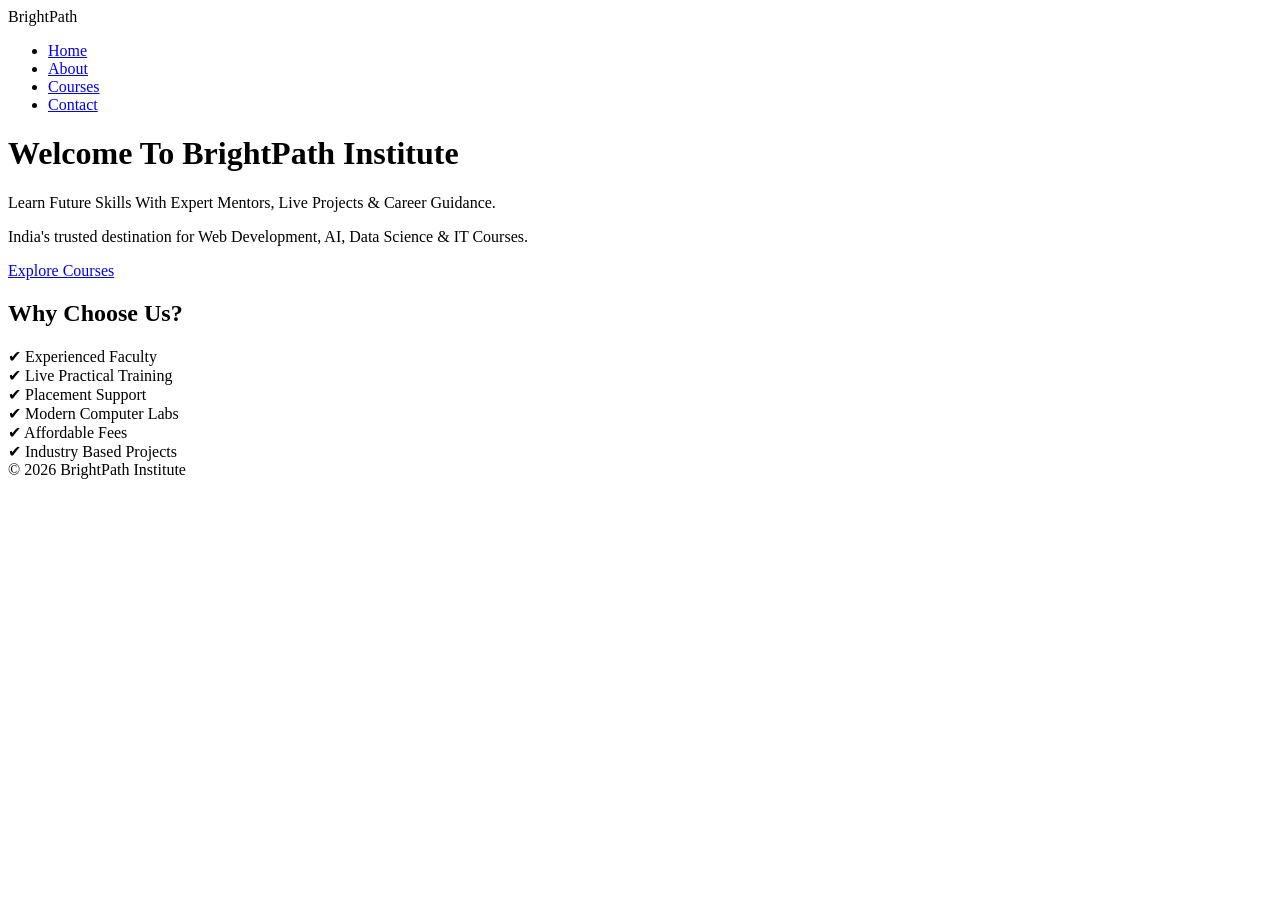
==== index.html @ 4eeeb05f "Add file via upload" ====
<!DOCTYPE html>
<html lang="en">
<head>
<meta charset="UTF-8">
<meta name="viewport" content="width=device-width, initial-scale=1.0">
<title>BrightPath Institute</title>
<link rel="stylesheet" href="style.css">
</head>
<body>

<nav>
<div class="logo">Bright<span>Path</span></div>

<ul>
<li><a href="index.html">Home</a></li>
<li><a href="about.html">About</a></li>
<li><a href="courses.html">Courses</a></li>
<li><a href="contact.html">Contact</a></li>
</ul>
</nav>

<header>
<h1>Welcome To BrightPath Institute</h1>
<p>Learn Future Skills With Expert Mentors, Live Projects & Career Guidance.</p>
<p>India's trusted destination for Web Development, AI, Data Science & IT Courses.</p>
<a href="courses.html" class="btn">Explore Courses</a>
</header>

<section>
<h2>Why Choose Us?</h2>

<div class="grid">
<div class="card">✔ Experienced Faculty</div>
<div class="card">✔ Live Practical Training</div>
<div class="card">✔ Placement Support</div>
<div class="card">✔ Modern Computer Labs</div>
<div class="card">✔ Affordable Fees</div>
<div class="card">✔ Industry Based Projects</div>
</div>

</section>

<footer>
© 2026 BrightPath Institute
</footer>

</body>
</html>
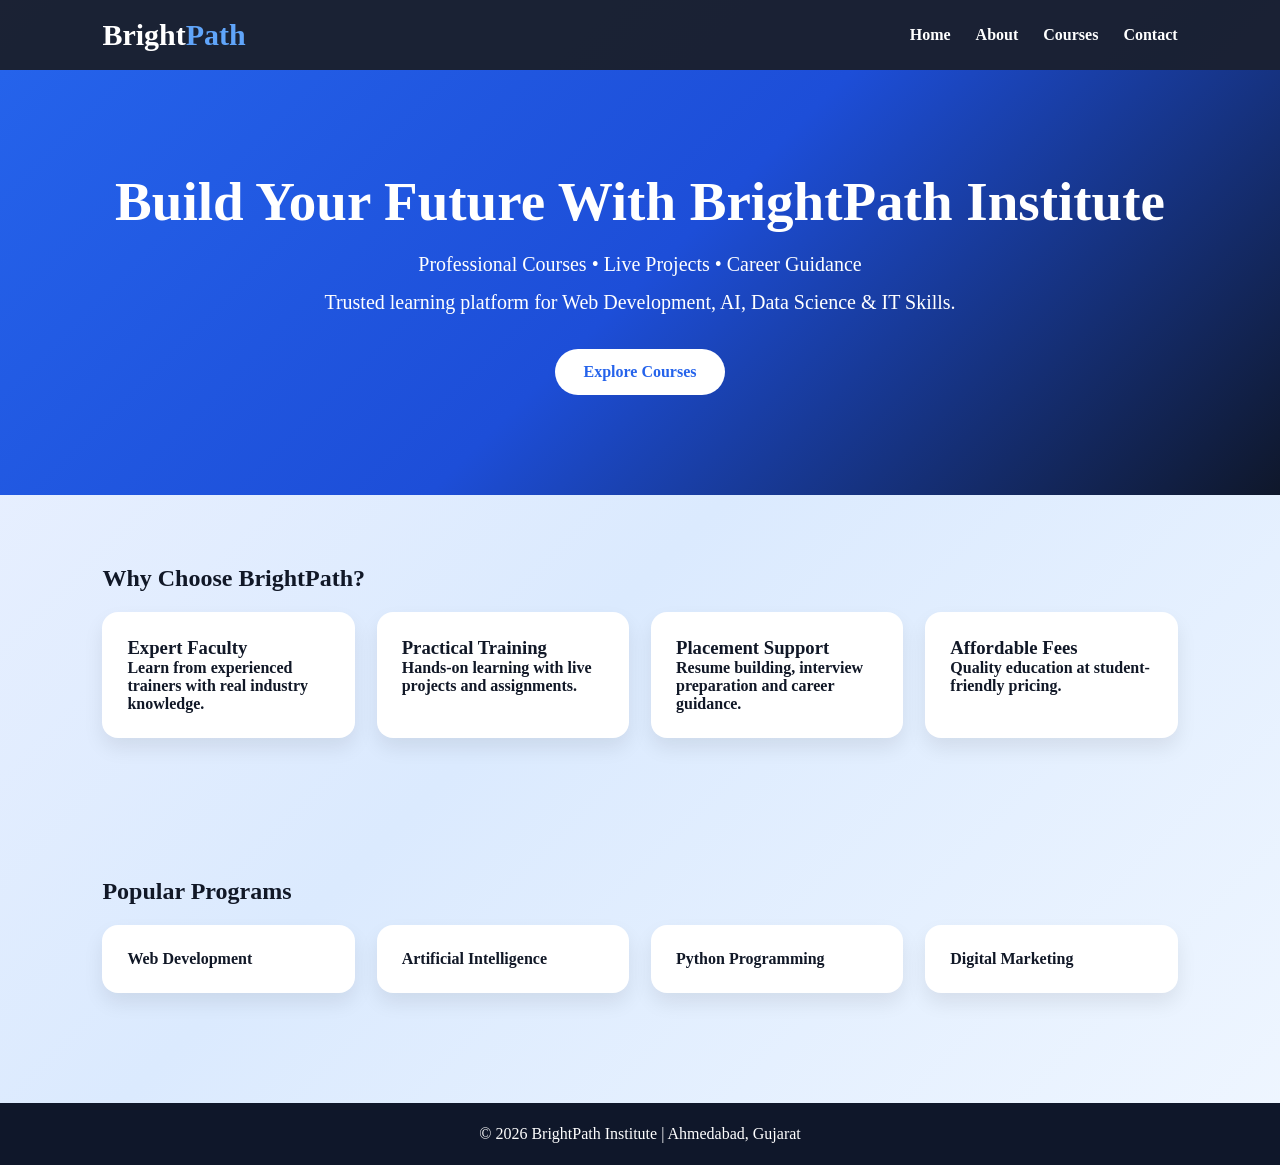
==== commit 8f3b49c1: "Add file via upload" ====
--- a/index.html
+++ b/index.html
@@ -12,7 +12,7 @@
 <div class="logo">Bright<span>Path</span></div>
 
 <ul>
-<li><a href="index.html">Home</a></li>
+<li><a href="index.html" class="active">Home</a></li>
 <li><a href="about.html">About</a></li>
 <li><a href="courses.html">Courses</a></li>
 <li><a href="contact.html">Contact</a></li>
@@ -20,28 +20,51 @@
 </nav>
 
 <header>
-<h1>Welcome To BrightPath Institute</h1>
-<p>Learn Future Skills With Expert Mentors, Live Projects & Career Guidance.</p>
-<p>India's trusted destination for Web Development, AI, Data Science & IT Courses.</p>
+<h1>Build Your Future With BrightPath Institute</h1>
+<p>Professional Courses • Live Projects • Career Guidance</p>
+<p>Trusted learning platform for Web Development, AI, Data Science & IT Skills.</p>
 <a href="courses.html" class="btn">Explore Courses</a>
 </header>
 
 <section>
-<h2>Why Choose Us?</h2>
+<h2>Why Choose BrightPath?</h2>
 
 <div class="grid">
-<div class="card">✔ Experienced Faculty</div>
-<div class="card">✔ Live Practical Training</div>
-<div class="card">✔ Placement Support</div>
-<div class="card">✔ Modern Computer Labs</div>
-<div class="card">✔ Affordable Fees</div>
-<div class="card">✔ Industry Based Projects</div>
+<div class="card">
+<h3>Expert Faculty</h3>
+<p>Learn from experienced trainers with real industry knowledge.</p>
 </div>
 
+<div class="card">
+<h3>Practical Training</h3>
+<p>Hands-on learning with live projects and assignments.</p>
+</div>
+
+<div class="card">
+<h3>Placement Support</h3>
+<p>Resume building, interview preparation and career guidance.</p>
+</div>
+
+<div class="card">
+<h3>Affordable Fees</h3>
+<p>Quality education at student-friendly pricing.</p>
+</div>
+</div>
+</section>
+
+<section class="highlight">
+<h2>Popular Programs</h2>
+
+<div class="grid">
+<div class="card">Web Development</div>
+<div class="card">Artificial Intelligence</div>
+<div class="card">Python Programming</div>
+<div class="card">Digital Marketing</div>
+</div>
 </section>
 
 <footer>
-© 2026 BrightPath Institute
+© 2026 BrightPath Institute | Ahmedabad, Gujarat
 </footer>
 
 </body>
--- a/style.css
+++ b/style.css
@@ -0,0 +1,146 @@
+*{
+margin:0;
+padding:0;
+box-sizing:border-box;
+font-family:Segoe UI;
+}
+
+body{
+background:linear-gradient(135deg,#eef2ff,#dbeafe,#eff6ff);
+color:#111827;
+}
+
+/* NAVBAR */
+nav{
+background:rgba(15,23,42,0.95);
+padding:18px 8%;
+display:flex;
+justify-content:space-between;
+align-items:center;
+position:sticky;
+top:0;
+}
+
+.logo{
+font-size:30px;
+font-weight:bold;
+color:white;
+}
+
+.logo span{
+color:#60a5fa;
+}
+
+nav ul{
+display:flex;
+gap:25px;
+list-style:none;
+}
+
+nav ul li a{
+color:white;
+text-decoration:none;
+font-weight:600;
+transition:.3s;
+}
+
+nav ul li a:hover{
+color:#60a5fa;
+}
+
+/* HEADER */
+header{
+text-align:center;
+padding:100px 20px;
+background:linear-gradient(135deg,#2563eb,#1d4ed8,#0f172a);
+color:white;
+}
+
+header h1{
+font-size:55px;
+margin-bottom:20px;
+}
+
+header p{
+font-size:20px;
+margin-bottom:15px;
+}
+
+.btn{
+display:inline-block;
+margin-top:20px;
+padding:14px 28px;
+background:white;
+color:#2563eb;
+text-decoration:none;
+border-radius:30px;
+font-weight:bold;
+}
+
+/* SECTION */
+section{
+padding:70px 8%;
+}
+
+h1,h2{
+margin-bottom:20px;
+}
+
+.grid{
+display:grid;
+grid-template-columns:repeat(auto-fit,minmax(230px,1fr));
+gap:22px;
+}
+
+/* CARD */
+.card{
+background:white;
+padding:25px;
+border-radius:16px;
+box-shadow:0 10px 20px rgba(0,0,0,0.08);
+font-weight:600;
+transition:.3s;
+}
+
+.card:hover{
+transform:translateY(-6px);
+}
+
+/* FORM */
+form{
+margin-top:20px;
+}
+
+input,textarea{
+width:100%;
+padding:14px;
+margin:12px 0;
+border:1px solid #cbd5e1;
+border-radius:10px;
+font-size:16px;
+}
+
+button{
+background:#2563eb;
+color:white;
+border:none;
+padding:14px 20px;
+border-radius:10px;
+cursor:pointer;
+font-size:16px;
+font-weight:bold;
+width:100%;
+}
+
+button:hover{
+background:#1d4ed8;
+}
+
+/* FOOTER */
+footer{
+background:#0f172a;
+color:white;
+text-align:center;
+padding:22px;
+margin-top:40px;
+}
